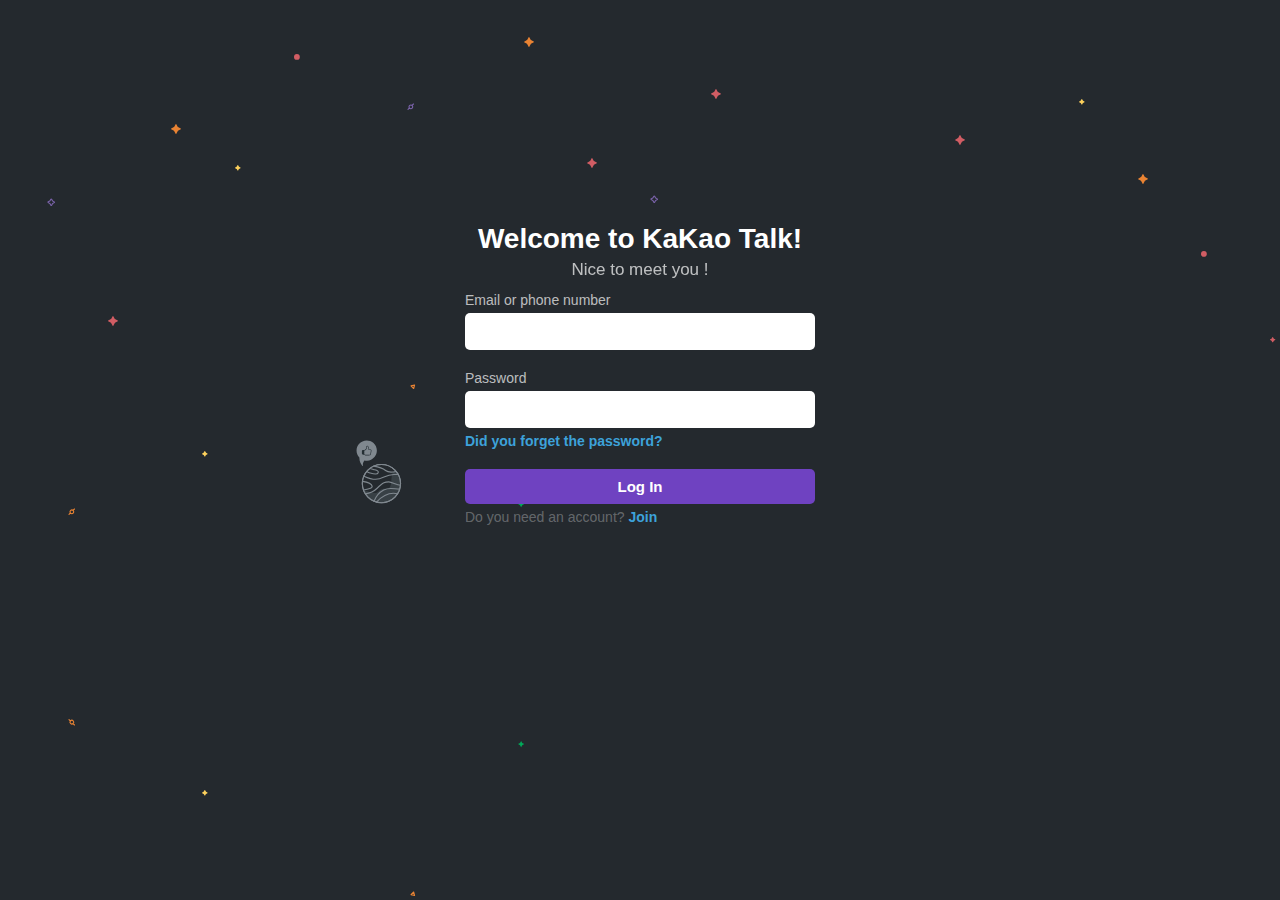
==== index.html @ b3bf2670 "Add 'login screen' html, css file" ====
<!DOCTYPE html>
<html lang="en">
<head>
    <meta charset="UTF-8">
    <meta http-equiv="X-UA-Compatible" content="IE=edge">
    <meta name="viewport" content="width=device-width, initial-scale=1.0">
    <link rel="stylesheet" href="css/styles.css">
    <title>Document</title>
</head>
<body>

    <main class="welcome">
        <!-- Header -->
        <header class="welcome-header">
            <h1 class="welcome-header__title">Welcome to KaKao Talk!</h1>
            <p class="welcome-header__text">Nice to meet you !</p>
        </header>

        <!-- Login form -->
        <form action="" class="login-form">
            <div class="login-form__id">
                <span>Email or phone number</span>
                <input name="account" type="text" />
            </div>
            <div class="login-form__password">
                <span>Password</span>
                <input name="password"type="text"/>
                <span>Did you forget the password?</span>
            </div>
            <input type="submit" value="Log In">
            <div class="login-form__join">
                <span>Do you need an account?</span>
                <span>Join</span>
            </div>
        </form>
    </main>
    
</body>
</html>
---- css/styles.css ----
@import "reset.css";
@import "variables.css";

/* components */

/* screens */
@import "./screens/login.css";

body {
  font-family: -apple-system, BlinkMacSystemFont, "Segoe UI", Roboto, Oxygen,
    Ubuntu, Cantarell, "Open Sans", "Helvetica Neue", sans-serif;
}
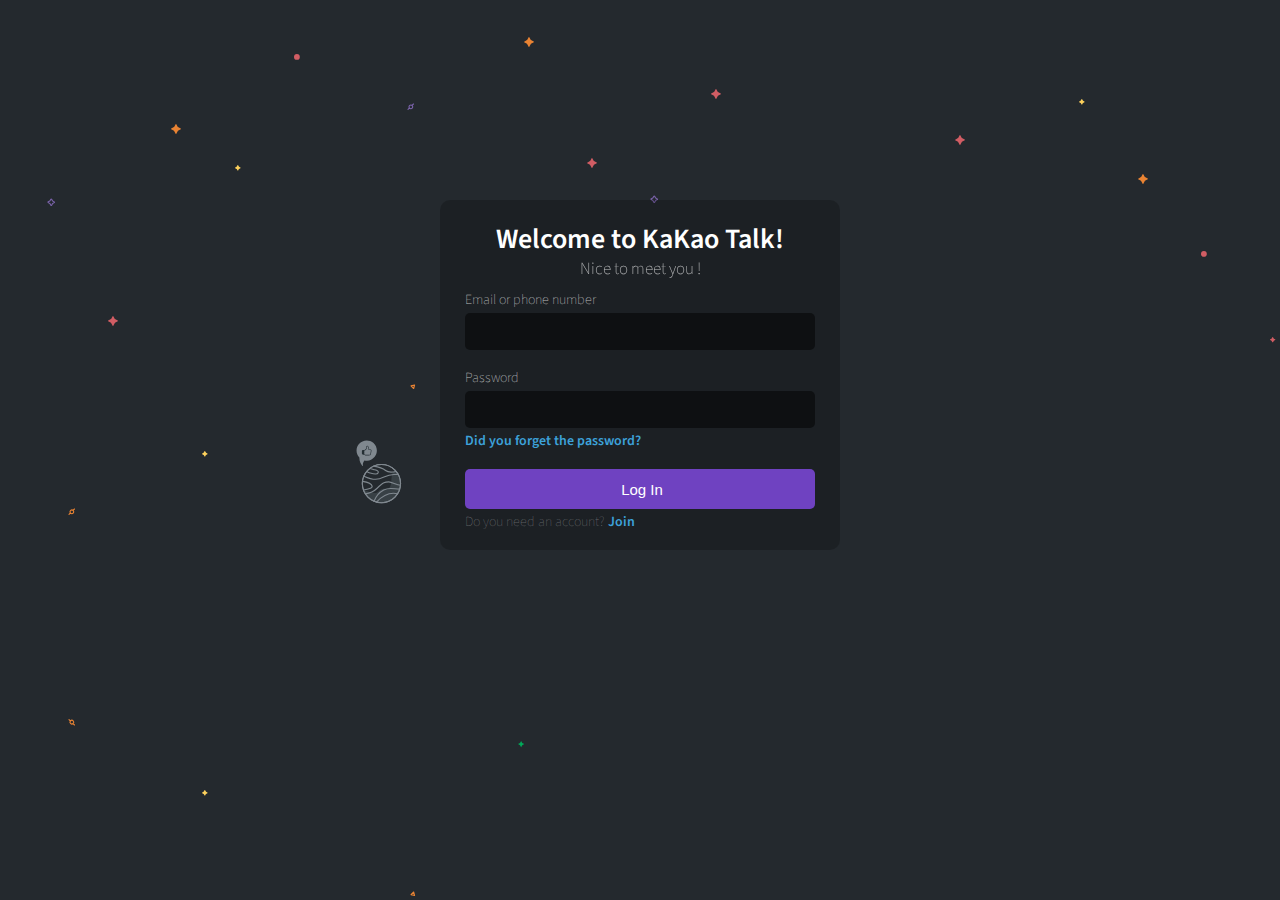
==== commit 8a9f7135: "Update Login CSS detail" ====
--- a/index.html
+++ b/index.html
@@ -9,6 +9,7 @@
 </head>
 <body>
 
+    <!-- Login Box -->
     <main class="welcome">
         <!-- Header -->
         <header class="welcome-header">
@@ -17,16 +18,19 @@
         </header>
 
         <!-- Login form -->
-        <form action="" class="login-form">
+        <form action="friends.html" class="login-form">
+            <!-- Id input -->
             <div class="login-form__id">
                 <span>Email or phone number</span>
                 <input name="account" type="text" />
             </div>
+            <!-- Password input -->
             <div class="login-form__password">
                 <span>Password</span>
-                <input name="password"type="text"/>
+                <input name="password"type="password"/>
                 <span>Did you forget the password?</span>
             </div>
+            <!-- Login button -->
             <input type="submit" value="Log In">
             <div class="login-form__join">
                 <span>Do you need an account?</span>
@@ -34,6 +38,6 @@
             </div>
         </form>
     </main>
-    
+
 </body>
 </html>--- a/css/styles.css
+++ b/css/styles.css
@@ -1,3 +1,5 @@
+@import url("https://fonts.googleapis.com/css2?family=Source+Sans+Pro:wght@200;400;600&display=swap");
+
 @import "reset.css";
 @import "variables.css";
 
@@ -7,6 +9,5 @@
 @import "./screens/login.css";
 
 body {
-  font-family: -apple-system, BlinkMacSystemFont, "Segoe UI", Roboto, Oxygen,
-    Ubuntu, Cantarell, "Open Sans", "Helvetica Neue", sans-serif;
+  font-family: "Source Sans Pro", sans-serif;
 }
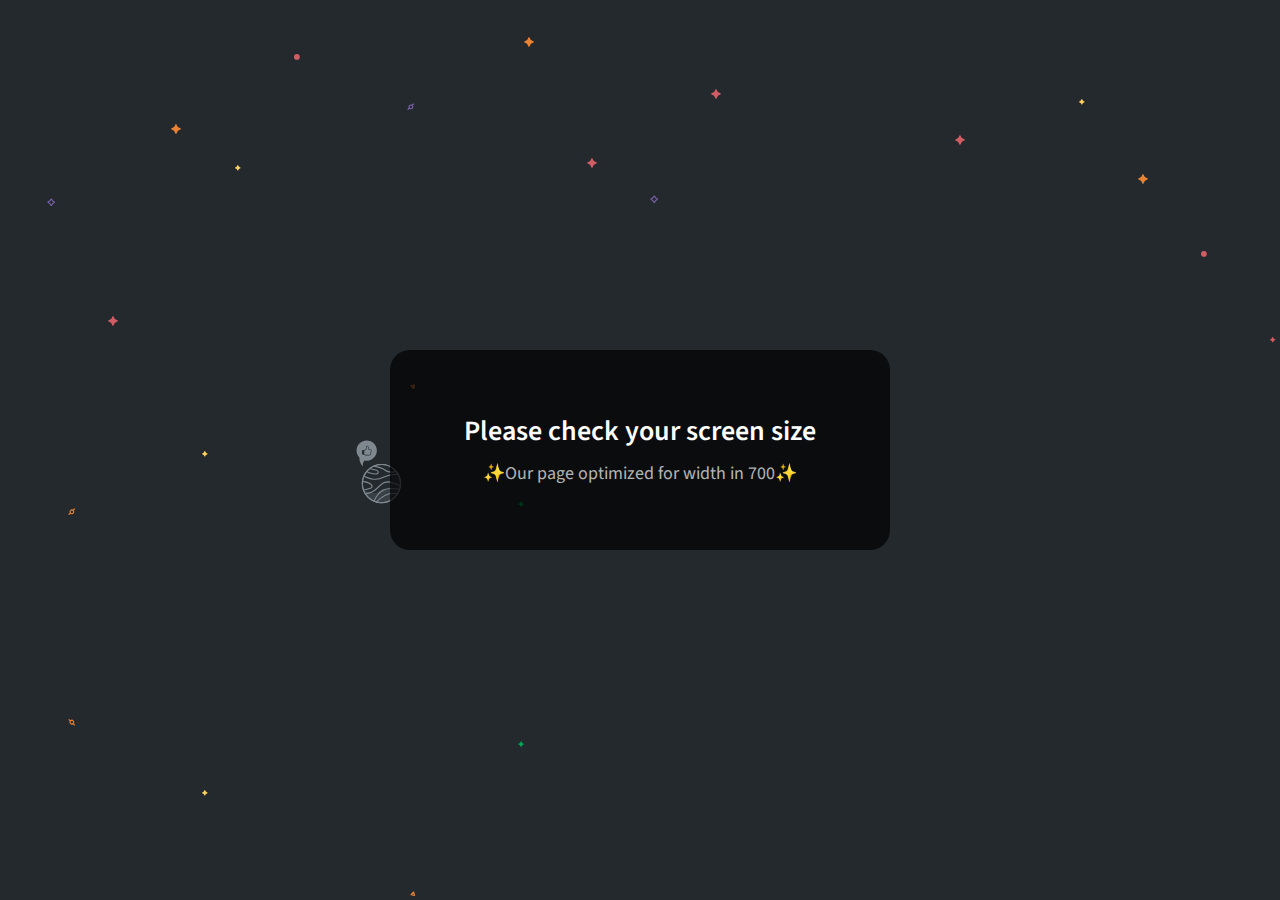
==== commit 8901ac59: "Add Media query" ====
--- a/index.html
+++ b/index.html
@@ -5,9 +5,9 @@
     <meta http-equiv="X-UA-Compatible" content="IE=edge">
     <meta name="viewport" content="width=device-width, initial-scale=1.0">
     <link rel="stylesheet" href="css/styles.css">
-    <title>Document</title>
+    <title>Welcome to Kakao Talk</title>
 </head>
-<body>
+<body class="welcom-body">
 
     <!-- Login Box -->
     <main class="welcome">
@@ -39,5 +39,14 @@
         </form>
     </main>
 
+    <!-- Media Screen -->
+    <div id="media-screen">
+        <div class="media-screen__info">
+            <h1>Please check your screen size</h1>
+            <h2><span>✨</span>Our page optimized for width in 700<span>✨</span></h2>
+        </div>
+    </div>
+
+
 </body>
 </html>--- a/css/styles.css
+++ b/css/styles.css
@@ -4,10 +4,28 @@
 @import "variables.css";
 
 /* components */
+@import "./components/top-bar.css";
+@import "./components/nav-bar.css";
+@import "./components/screen-header.css";
+@import "./components/user-component.css";
+@import "./components/friend-component.css";
+@import "./components/badge.css";
+@import "./components/media-screen.css";
 
 /* screens */
 @import "./screens/login.css";
+@import "./screens/friends.css";
+@import "./screens/more.css";
+@import "./screens/chat.css";
 
 body {
   font-family: "Source Sans Pro", sans-serif;
+  background-color: var(--background-black);
 }
+
+.main-screen {
+  margin-left: 70px;
+  margin-top: 30px;
+  padding-left: 20px;
+  padding-right: 20px;
+}
